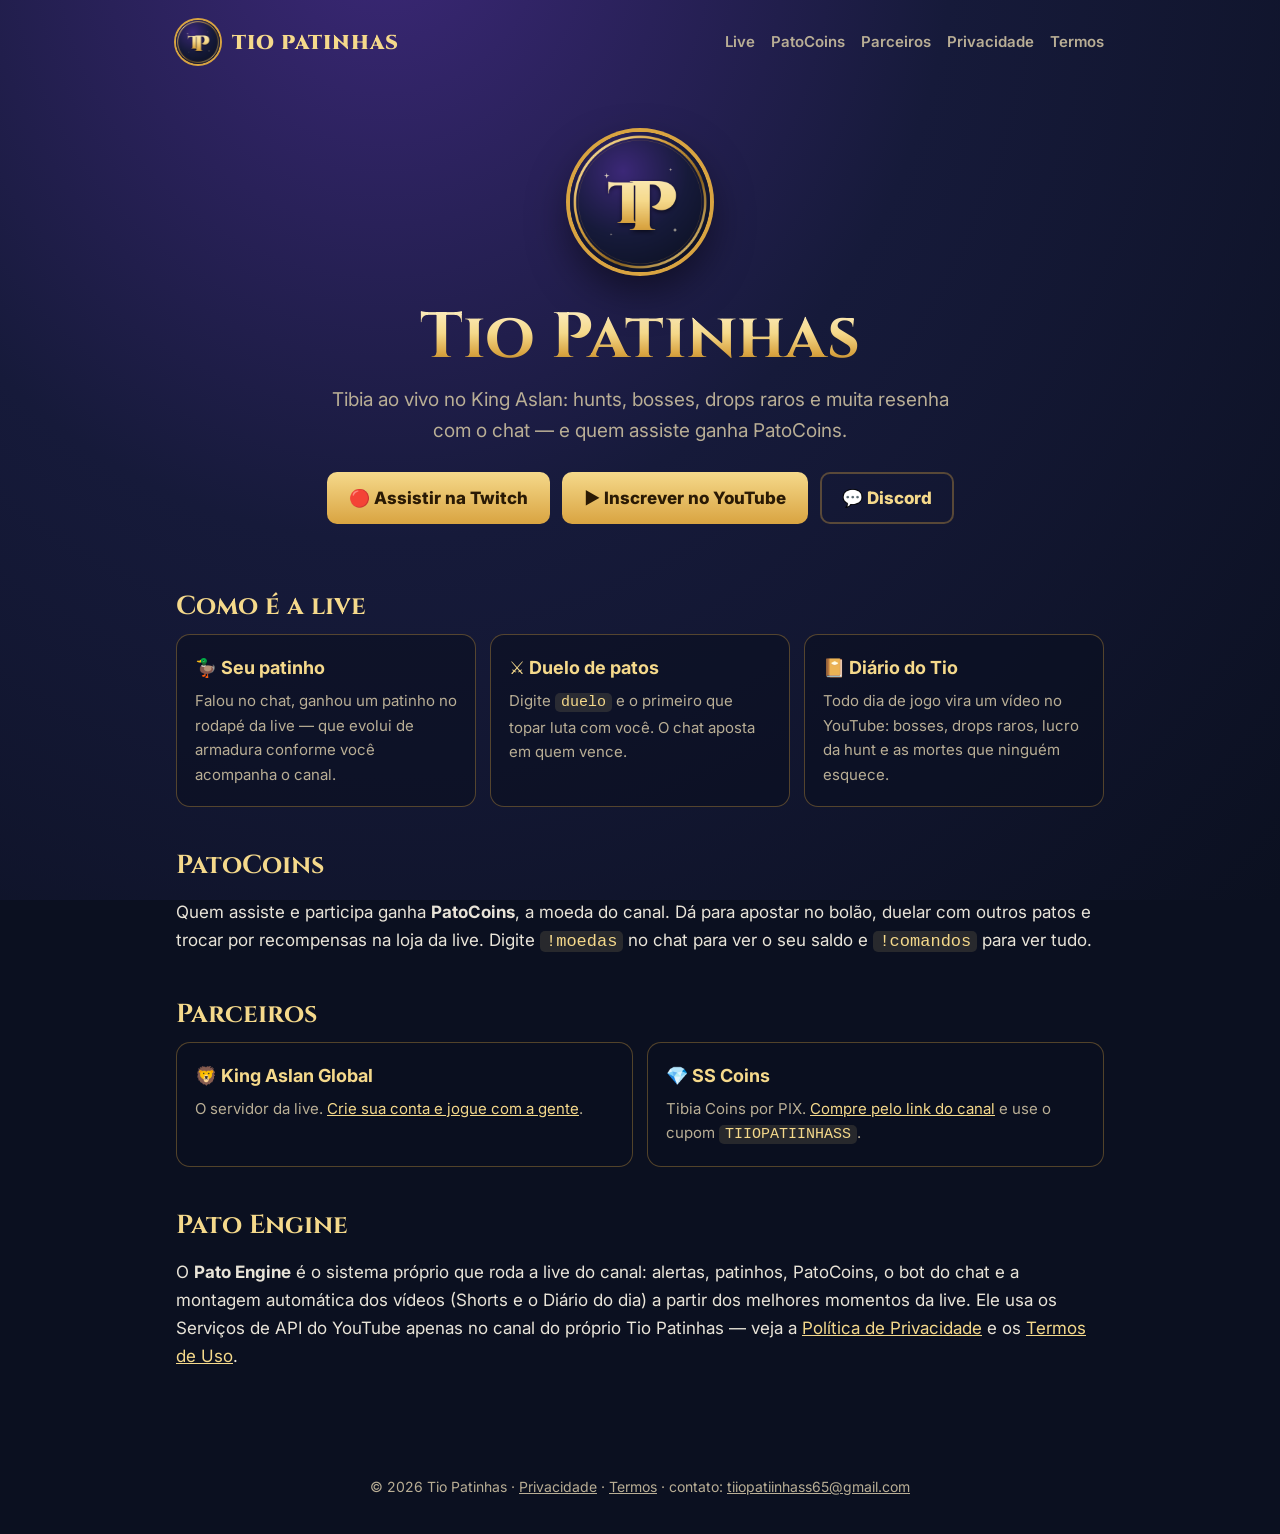
==== index.html @ 6199187e "Site do canal Tio Patinhas: início, política de privacidade e termos de uso Co-Authored-By: Claude O" ====
<!doctype html>
<html lang="pt-BR">
<head>
<meta charset="utf-8">
<meta name="viewport" content="width=device-width, initial-scale=1">
<title>Tio Patinhas — Tibia ao vivo</title>
<meta name="description" content="Tio Patinhas: Tibia ao vivo no King Aslan, na Twitch e no YouTube. Hunts, bosses, loot e PatoCoins para quem assiste.">
<meta property="og:title" content="Tio Patinhas — Tibia ao vivo">
<meta property="og:description" content="Hunts, bosses, loot e PatoCoins para quem assiste. Ao vivo na Twitch e no YouTube.">
<meta property="og:image" content="https://chaosmanx65.github.io/banner.jpg">
<link rel="icon" href="favicon.png">
<link rel="stylesheet" href="estilo.css">
</head>
<body>
<header class="topo">
  <img src="logo.png" alt="">
  <b>TIO PATINHAS</b>
  <nav>
    <a href="#live">Live</a>
    <a href="#patocoins">PatoCoins</a>
    <a href="#parceiros">Parceiros</a>
    <a href="privacidade.html">Privacidade</a>
    <a href="termos.html">Termos</a>
  </nav>
</header>
<main>
  <section class="hero">
    <img src="logo.png" alt="Logo do Tio Patinhas">
    <h1>Tio Patinhas</h1>
    <p>Tibia ao vivo no King Aslan: hunts, bosses, drops raros e muita resenha com o chat — e quem assiste ganha PatoCoins.</p>
    <div class="botoes">
      <a class="botao" href="https://twitch.tv/tiiopatiinhass">🔴 Assistir na Twitch</a>
      <a class="botao" href="https://www.youtube.com/@TiioPatiinhaSS?sub_confirmation=1">▶️ Inscrever no YouTube</a>
      <a class="botao sec" href="https://discord.gg/FJaFXPMqvF">💬 Discord</a>
    </div>
  </section>

  <h2 id="live">Como é a live</h2>
  <div class="cartoes">
    <div class="cartao"><h3>🦆 Seu patinho</h3><p>Falou no chat, ganhou um patinho no rodapé da live — que evolui de armadura conforme você acompanha o canal.</p></div>
    <div class="cartao"><h3>⚔️ Duelo de patos</h3><p>Digite <code>duelo</code> e o primeiro que topar luta com você. O chat aposta em quem vence.</p></div>
    <div class="cartao"><h3>📔 Diário do Tio</h3><p>Todo dia de jogo vira um vídeo no YouTube: bosses, drops raros, lucro da hunt e as mortes que ninguém esquece.</p></div>
  </div>

  <h2 id="patocoins">PatoCoins</h2>
  <p>Quem assiste e participa ganha <b>PatoCoins</b>, a moeda do canal. Dá para apostar no bolão, duelar com outros patos e trocar por recompensas na loja da live. Digite <code>!moedas</code> no chat para ver o seu saldo e <code>!comandos</code> para ver tudo.</p>

  <h2 id="parceiros">Parceiros</h2>
  <div class="cartoes">
    <div class="cartao"><h3>🦁 King Aslan Global</h3><p>O servidor da live. <a href="https://kingaslanglobal.com">Crie sua conta e jogue com a gente</a>.</p></div>
    <div class="cartao"><h3>💎 SS Coins</h3><p>Tibia Coins por PIX. <a href="https://www.sscoins.com.br/?ref=tiiopatiinhass">Compre pelo link do canal</a> e use o cupom <code>TIIOPATIINHASS</code>.</p></div>
  </div>

  <h2>Pato Engine</h2>
  <p>O <b>Pato Engine</b> é o sistema próprio que roda a live do canal: alertas, patinhos, PatoCoins, o bot do chat e a montagem automática dos vídeos (Shorts e o Diário do dia) a partir dos melhores momentos da live. Ele usa os Serviços de API do YouTube apenas no canal do próprio Tio Patinhas — veja a <a href="privacidade.html">Política de Privacidade</a> e os <a href="termos.html">Termos de Uso</a>.</p>
</main>
<footer>
  © 2026 Tio Patinhas · <a href="privacidade.html">Privacidade</a> · <a href="termos.html">Termos</a> · contato: <a href="mailto:tiiopatiinhass65@gmail.com">tiiopatiinhass65@gmail.com</a>
</footer>
</body>
</html>
---- estilo.css ----
@import url('https://fonts.googleapis.com/css2?family=Cinzel:wght@700;900&family=Inter:wght@400;600;800&display=swap');

:root {
  --fundo: #0b1020;
  --fundo2: #161a3a;
  --roxo: #3c2878;
  --ouro: #f5d98b;
  --ouro2: #d9a441;
  --texto: #e9e4d8;
  --suave: #b9ae95;
  --linha: rgba(217, 164, 65, .35);
}

* { box-sizing: border-box; }
html { background: var(--fundo); }
body {
  margin: 0;
  font: 400 17px/1.65 Inter, system-ui, sans-serif;
  color: var(--texto);
  background: radial-gradient(ellipse at 30% -10%, var(--roxo) 0%, var(--fundo2) 45%, var(--fundo) 100%) fixed;
  min-height: 100vh;
}
a { color: var(--ouro); }
a:hover { color: #fff3d0; }

.topo { max-width: 960px; margin: 0 auto; padding: 20px 16px; display: flex; align-items: center; gap: 12px; }
.topo img { width: 44px; height: 44px; border-radius: 50%; box-shadow: 0 0 0 2px var(--ouro2); }
.topo b { font: 900 20px Cinzel, serif; color: var(--ouro); letter-spacing: 1px; }
.topo nav { margin-left: auto; display: flex; gap: 16px; font-weight: 600; font-size: 15px; flex-wrap: wrap; }
.topo nav a { color: var(--suave); text-decoration: none; }
.topo nav a:hover { color: var(--ouro); }

main { max-width: 960px; margin: 0 auto; padding: 8px 16px 64px; }
.hero { text-align: center; padding: 40px 0 24px; }
.hero img { width: 140px; height: 140px; border-radius: 50%; box-shadow: 0 0 0 4px var(--ouro2), 0 18px 40px rgba(0,0,0,.5); }
h1, h2 { font-family: Cinzel, serif; color: var(--ouro); line-height: 1.15; }
.hero h1 {
  font-size: clamp(36px, 7vw, 64px); margin: 22px 0 8px;
  background: linear-gradient(180deg, #fff3d0 0%, #f5d98b 42%, #d9a441 70%, #8a6320 100%);
  -webkit-background-clip: text; background-clip: text; color: transparent;
}
.hero p { color: var(--suave); font-size: 19px; margin: 0 auto; max-width: 640px; }
h2 { font-size: 26px; margin: 44px 0 12px; }
h3 { color: #fff; margin: 26px 0 6px; font-size: 18px; }

.botoes { display: flex; gap: 12px; justify-content: center; flex-wrap: wrap; margin-top: 26px; }
.botao {
  display: inline-block; padding: 12px 22px; border-radius: 10px; font-weight: 800; text-decoration: none;
  background: linear-gradient(180deg, #f5d98b, #d9a441); color: #2a1a05;
}
.botao.sec { background: transparent; color: var(--ouro); box-shadow: inset 0 0 0 2px var(--linha); }

.cartoes { display: grid; grid-template-columns: repeat(auto-fit, minmax(240px, 1fr)); gap: 14px; }
.cartao { background: rgba(11, 16, 32, .6); border: 1px solid var(--linha); border-radius: 14px; padding: 18px; }
.cartao h3 { margin-top: 0; color: var(--ouro); }
.cartao p { margin: 0; color: var(--suave); font-size: 15px; }
code { background: rgba(245, 217, 139, .12); padding: 1px 6px; border-radius: 5px; color: var(--ouro); }

.doc { background: rgba(11, 16, 32, .55); border: 1px solid var(--linha); border-radius: 14px; padding: 8px 24px 24px; }
.doc ul { padding-left: 20px; }
.idioma { color: var(--suave); font-size: 14px; }
hr { border: 0; border-top: 1px solid var(--linha); margin: 36px 0; }

footer { text-align: center; color: var(--suave); font-size: 14px; padding: 24px 16px 40px; }
footer a { color: var(--suave); }

@media (max-width: 600px) {
  .topo { flex-wrap: wrap; }
  .topo nav { margin-left: 0; width: 100%; }
  .doc { padding: 4px 16px 18px; }
}
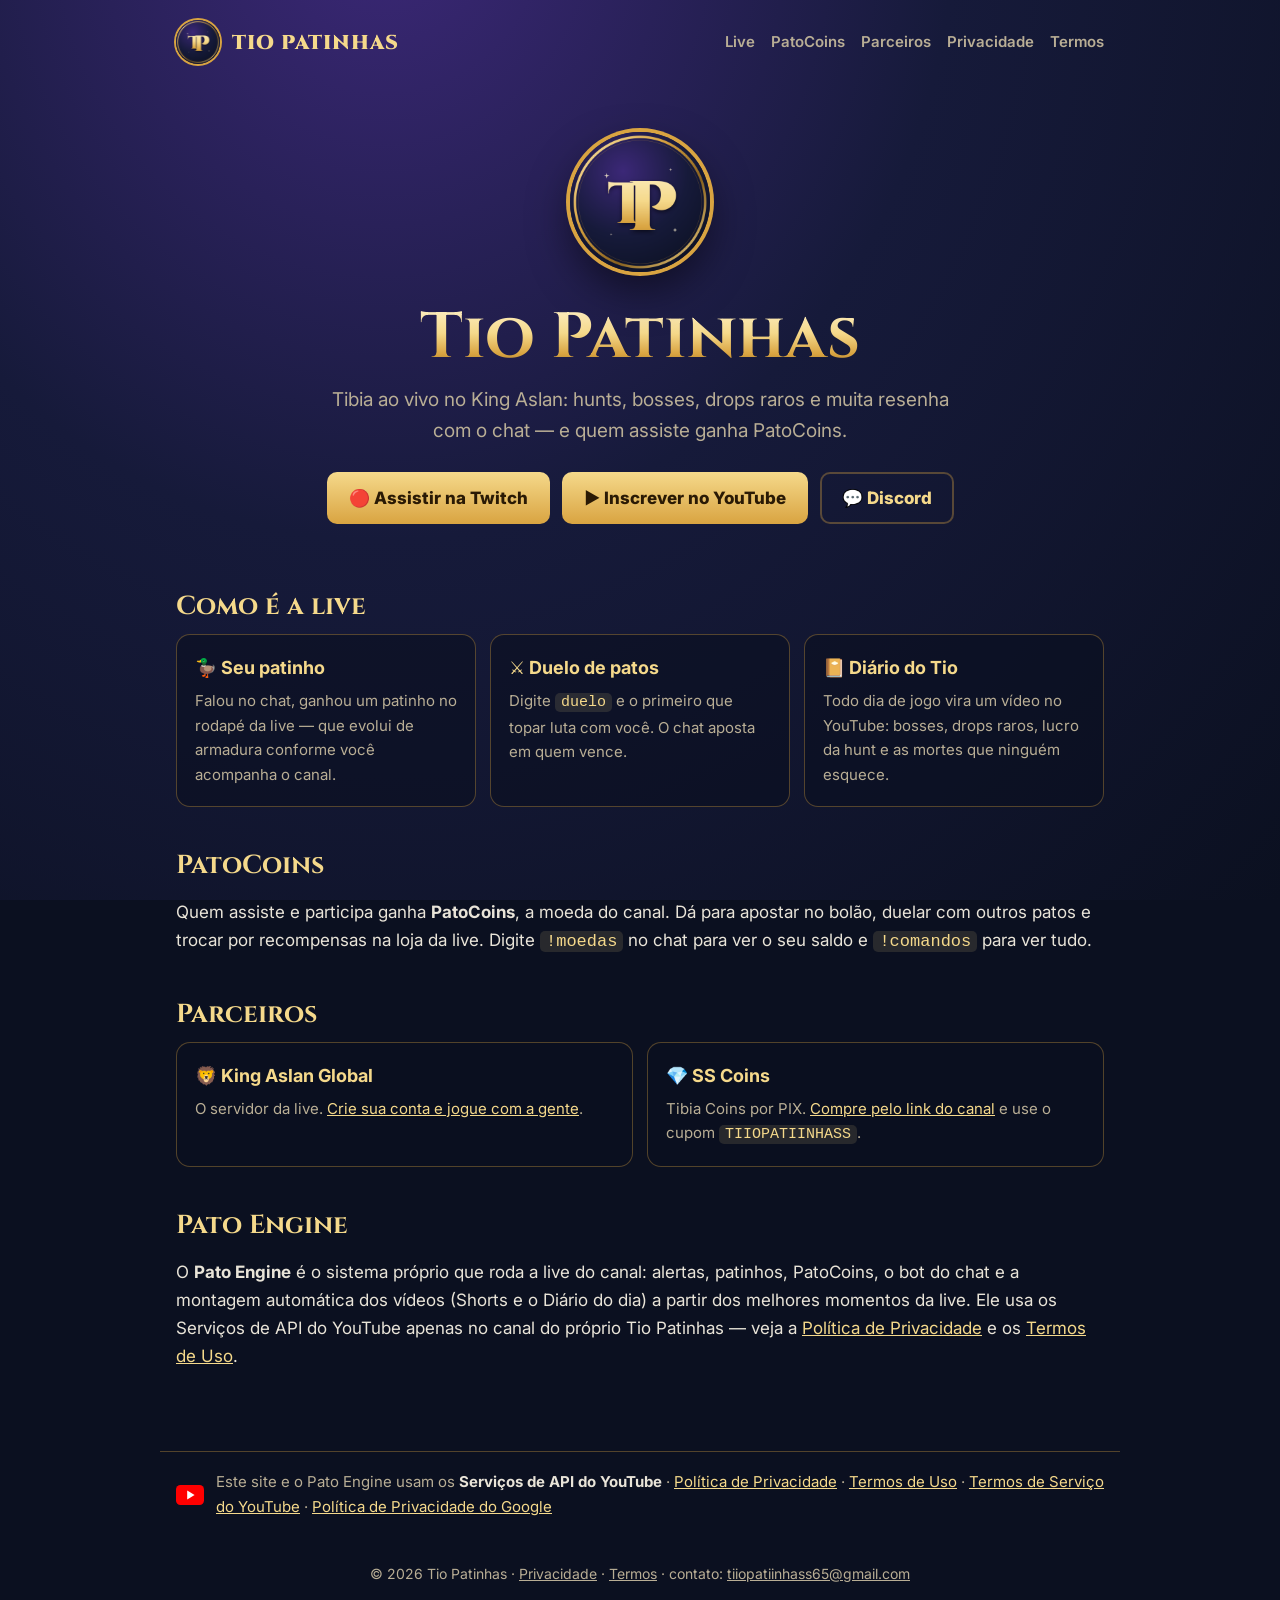
==== commit 7d13f29d: "Marca do YouTube (Serviços de API) na página inicial e na política de privacidade Co-Authored-By: Cl" ====
--- a/index.html
+++ b/index.html
@@ -54,6 +54,13 @@
   <h2>Pato Engine</h2>
   <p>O <b>Pato Engine</b> é o sistema próprio que roda a live do canal: alertas, patinhos, PatoCoins, o bot do chat e a montagem automática dos vídeos (Shorts e o Diário do dia) a partir dos melhores momentos da live. Ele usa os Serviços de API do YouTube apenas no canal do próprio Tio Patinhas — veja a <a href="privacidade.html">Política de Privacidade</a> e os <a href="termos.html">Termos de Uso</a>.</p>
 </main>
+<section class="api-yt">
+  <svg class="yt" viewBox="0 0 28 20" width="28" height="20" aria-label="YouTube" role="img"><rect width="28" height="20" rx="4.5" fill="#FF0000"/><path d="M11.2 5.6v8.8l7.4-4.4z" fill="#fff"/></svg>
+  <span>Este site e o Pato Engine usam os <b>Serviços de API do YouTube</b> ·
+  <a href="privacidade.html">Política de Privacidade</a> · <a href="termos.html">Termos de Uso</a> ·
+  <a href="https://www.youtube.com/t/terms">Termos de Serviço do YouTube</a> ·
+  <a href="https://policies.google.com/privacy">Política de Privacidade do Google</a></span>
+</section>
 <footer>
   © 2026 Tio Patinhas · <a href="privacidade.html">Privacidade</a> · <a href="termos.html">Termos</a> · contato: <a href="mailto:tiiopatiinhass65@gmail.com">tiiopatiinhass65@gmail.com</a>
 </footer>
--- a/estilo.css
+++ b/estilo.css
@@ -69,3 +69,9 @@
   .topo nav { margin-left: 0; width: 100%; }
   .doc { padding: 4px 16px 18px; }
 }
+
+.api-yt { max-width: 960px; margin: 0 auto; padding: 18px 16px; display: flex; gap: 12px; align-items: center;
+          border-top: 1px solid var(--linha); color: var(--suave); font-size: 15px; }
+.api-yt b { color: var(--texto); }
+.yt { flex: none; vertical-align: middle; }
+h2 .yt { margin-right: 6px; }
